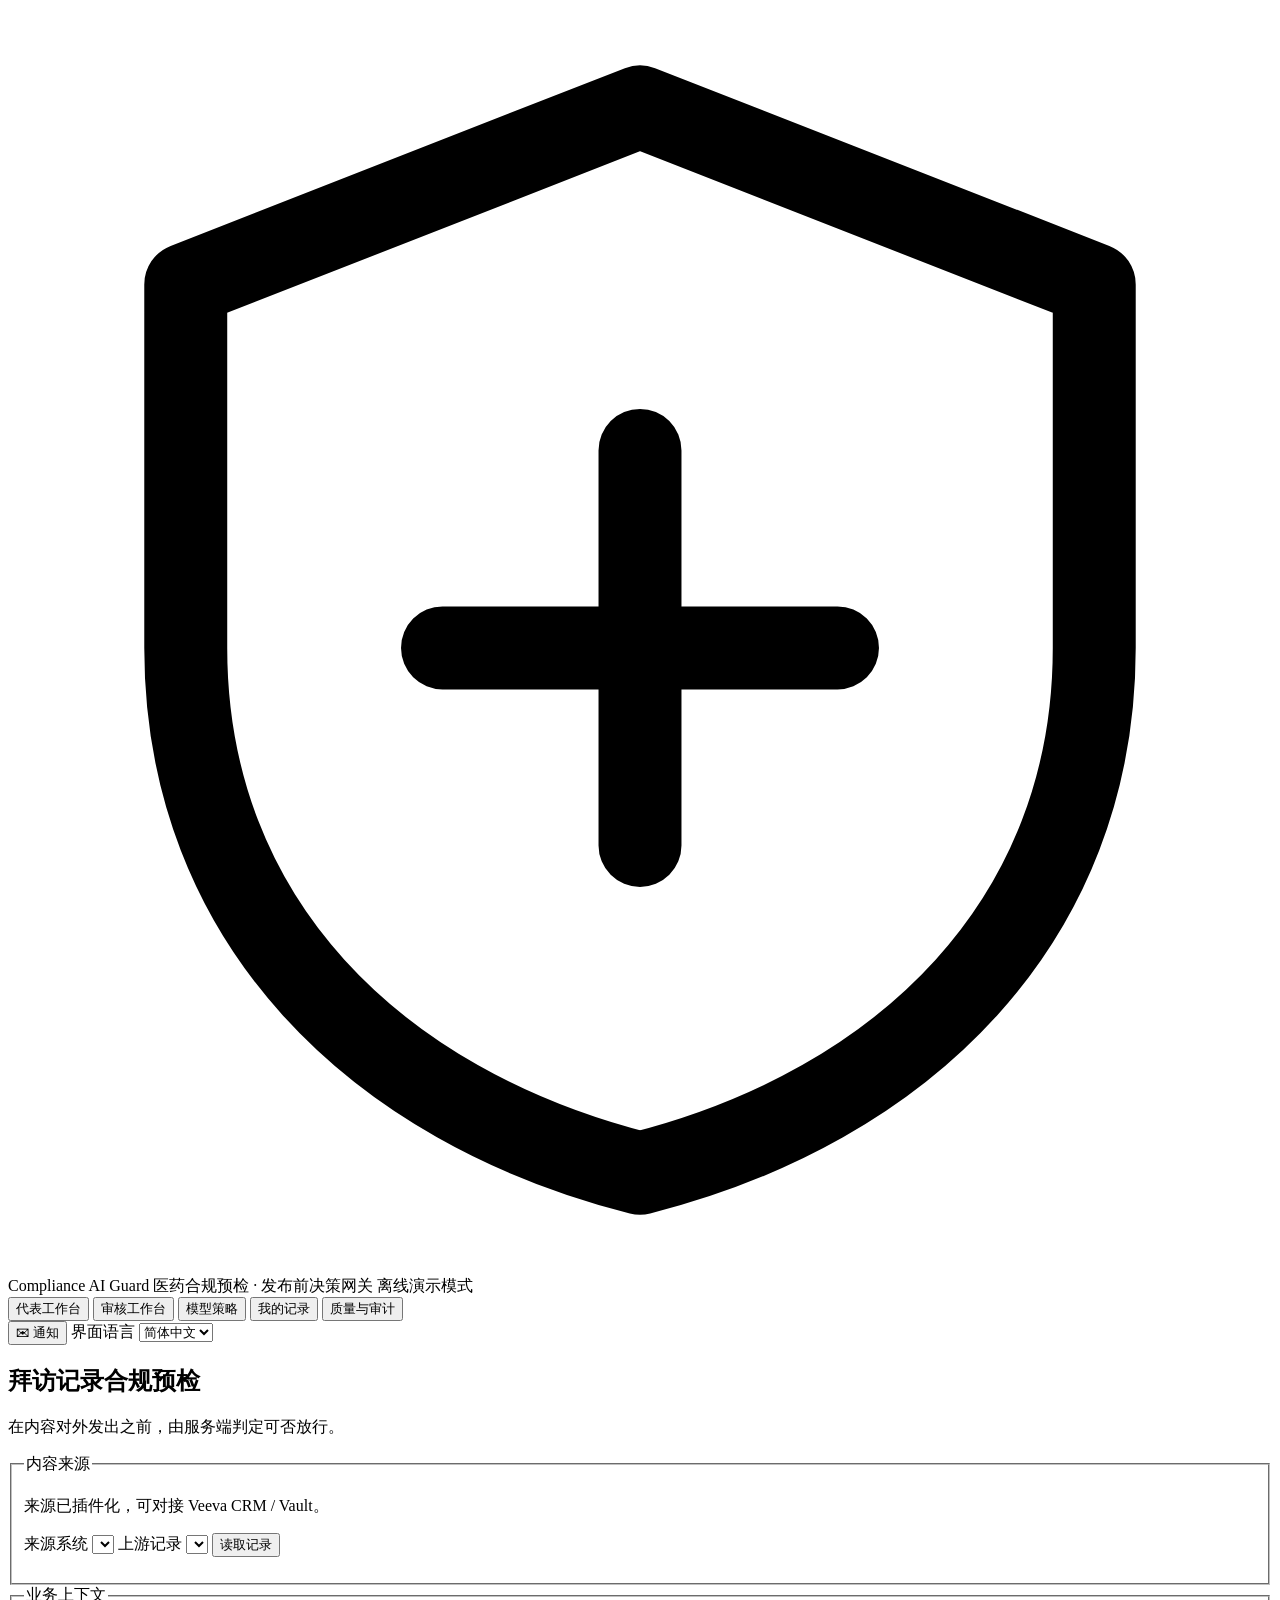
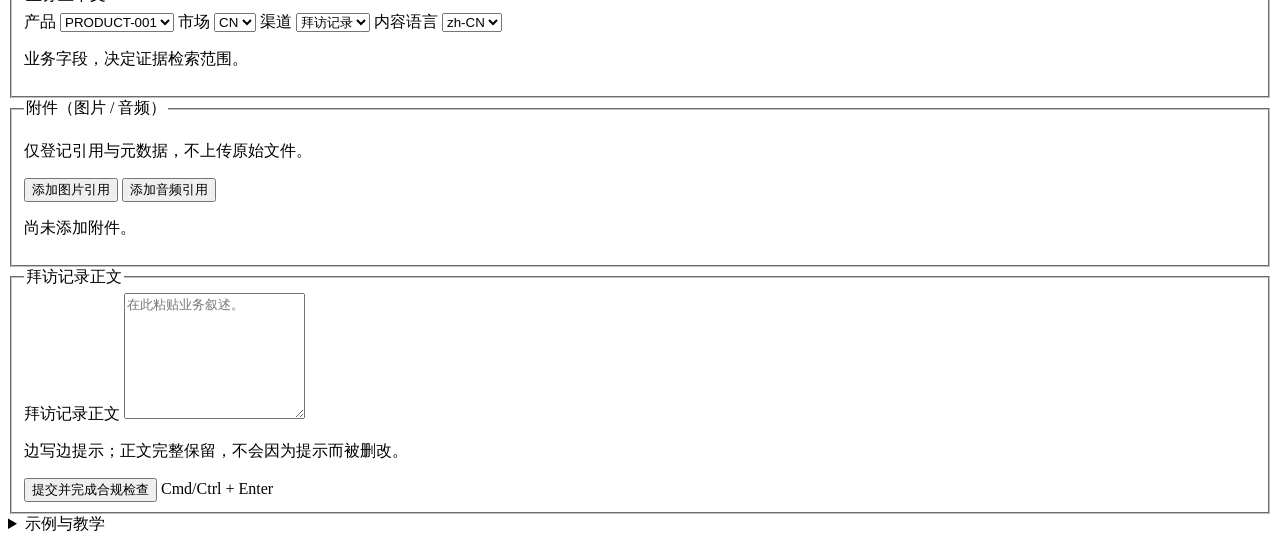
==== src/compliance_guard/web/index.html @ 0d10a168 "Compliance AI Guard: deterministic fail-safe compliance pre-check A workflow-first controlled-agent " ====
<!DOCTYPE html>
<html lang="zh-CN">
<head>
  <meta charset="UTF-8" />
  <meta name="viewport" content="width=device-width, initial-scale=1.0" />
  <title>Compliance AI Guard</title>
  <link rel="stylesheet" href="/assets/styles.css" />
</head>
<body>
  <div class="rx-frame">
  <header class="app-header">
    <div class="brand">
      <span class="brand-mark" aria-hidden="true">
        <svg viewBox="0 0 32 32" role="img" focusable="false">
          <path d="M16 2.5 4.5 7v9.2c0 6.9 4.8 11.6 11.5 13.3 6.7-1.7 11.5-6.4 11.5-13.3V7L16 2.5Z"
                fill="none" stroke="currentColor" stroke-width="2.1" stroke-linejoin="round"/>
          <path d="M11 16.2h10M16 11.2v10" fill="none" stroke="currentColor"
                stroke-width="2.1" stroke-linecap="round"/>
        </svg>
      </span>
      <span class="brand-text">
        <span class="brand-title" data-i18n="app.title">Compliance AI Guard</span>
        <span class="brand-sub" data-i18n="app.subtitle">医药合规预检 · 发布前决策网关</span>
      </span>
      <span class="badge badge-mode" id="mode-badge" data-i18n="header.modeMock">离线演示模式</span>
    </div>
    <nav class="workspace-nav" aria-label="Workspaces"
         data-i18n-title="nav.shortcutHint" title="按 1–5 可快速切换工作台">
      <button type="button" class="nav-btn is-active" data-workspace="representative"
              aria-pressed="true" data-i18n="nav.representative">代表工作台</button>
      <button type="button" class="nav-btn" data-workspace="reviewer"
              aria-pressed="false" data-i18n="nav.reviewer">审核工作台</button>
      <button type="button" class="nav-btn" data-workspace="policy"
              aria-pressed="false" data-i18n="nav.policy">模型策略</button>
      <button type="button" class="nav-btn" data-workspace="records"
              aria-pressed="false" data-i18n="nav.records">我的记录</button>
      <button type="button" class="nav-btn" data-workspace="governance"
              aria-pressed="false" data-i18n="nav.governance">质量与审计</button>
    </nav>
    <div class="header-controls">
      <button type="button" class="notif-button" id="notif-button"
              aria-haspopup="true" aria-expanded="false"
              data-i18n-title="notif.title" title="通知">
        <span class="notif-glyph" aria-hidden="true">✉</span>
        <span class="notif-label" data-i18n="notif.label">通知</span>
        <span class="notif-count" id="notif-count" hidden aria-live="polite">0</span>
      </button>
      <div class="notif-panel" id="notif-panel" hidden role="dialog"
           aria-labelledby="notif-panel-title">
        <h3 id="notif-panel-title" data-i18n="notif.panelTitle">审核结论与通知</h3>
        <ul class="notif-list" id="notif-list"></ul>
        <p class="muted small" id="notif-empty" data-i18n="notif.empty">暂无新的通知。</p>
      </div>
      <label class="ctl-field" for="ui-locale">
        <span class="ctl-label" data-i18n="header.uiLanguage">界面语言</span>
        <select id="ui-locale" name="ui-locale" autocomplete="off">
          <option value="zh-CN">简体中文</option>
          <option value="en">English</option>
        </select>
      </label>
      <!-- Demo affordance, labelled as one. Hidden entirely when DEMO_MODE is
           off, because a role picker that silently does nothing is worse than no
           picker, and an unlabelled shortcut is indistinguishable from a hole. -->
      <label class="ctl-field ctl-demo" for="role" id="demo-role-field" hidden>
        <span class="ctl-label">
          <span data-i18n="header.role">演示角色</span>
          <span class="demo-flag" data-i18n="header.demoOnly">仅演示模式</span>
        </span>
        <select id="role" name="x-demo-role" autocomplete="off">
          <option value="field_rep" data-i18n="role.field_rep">医药代表</option>
          <option value="reviewer" data-i18n="role.reviewer">审核人</option>
          <option value="auditor" data-i18n="role.auditor">内部审计</option>
          <option value="architect" data-i18n="role.architect">架构师</option>
        </select>
      </label>
      <!-- Who the *server* says you are. -->
      <div class="identity" id="identity" hidden>
        <span class="identity-name" id="identity-name"></span>
        <span class="identity-role" id="identity-role"></span>
        <button type="button" class="btn btn-ghost btn-sm" id="signout"
                data-i18n="auth.signOut">退出登录</button>
      </div>
      <p class="role-function" id="role-function"></p>
    </div>
  </header>
  <!-- Sign-in. Shown when GET /api/auth/me reports no session, so the client asks
       the server who it is rather than assuming. Without this the page would render
       and then 401 on every request, which reads as a broken app instead of one
       asking you to sign in. -->
  <section class="signin" id="signin" hidden aria-labelledby="signin-title">
    <div class="signin-card">
      <h2 id="signin-title" data-i18n="auth.title">请先登录</h2>
      <p class="hint" data-i18n="auth.lead">合规记录需要可追溯到具体的人，因此不支持匿名提交。</p>
      <div class="fld fld-block">
        <label class="fld-label" for="signin-username" data-i18n="auth.username">用户名</label>
        <input type="text" id="signin-username" autocomplete="username" />
      </div>
      <div class="fld fld-block">
        <label class="fld-label" for="signin-password" data-i18n="auth.password">密码</label>
        <input type="password" id="signin-password" autocomplete="current-password" />
      </div>
      <div class="actions-row">
        <button type="button" class="btn btn-primary" id="signin-submit"
                data-i18n="auth.signIn">登录</button>
      </div>
      <p class="field-error" id="signin-error" role="alert" hidden></p>
      <p class="muted small" data-i18n="auth.scopeNote">本地最小可用会话，非企业级单点登录：无身份提供方、无二次验证。</p>
    </div>
  </section>

  <!-- Forced change of the generated default credential. A default password that
       keeps working is a backdoor with documentation. -->
  <section class="signin" id="password-change" hidden aria-labelledby="pwd-title">
    <div class="signin-card">
      <h2 id="pwd-title" data-i18n="auth.changeTitle">请先修改初始密码</h2>
      <p class="hint" data-i18n="auth.changeLead">初始密码由系统生成且必须修改后才能继续使用。</p>
      <div class="fld fld-block">
        <label class="fld-label" for="pwd-current" data-i18n="auth.currentPassword">当前密码</label>
        <input type="password" id="pwd-current" autocomplete="current-password" />
      </div>
      <div class="fld fld-block">
        <label class="fld-label" for="pwd-new" data-i18n="auth.newPassword">新密码（至少 12 个字符）</label>
        <input type="password" id="pwd-new" autocomplete="new-password" />
      </div>
      <div class="actions-row">
        <button type="button" class="btn btn-primary" id="pwd-submit"
                data-i18n="auth.changeSubmit">修改密码</button>
      </div>
      <p class="field-error" id="pwd-error" role="alert" hidden></p>
    </div>
  </section>

  <main class="app-main">
    <!-- ================= Representative workspace ================= -->
    <section id="workspace-representative" class="workspace" aria-labelledby="rep-title">
      <div class="ws-head">
        <h2 id="rep-title" data-i18n="rep.title">拜访记录合规预检</h2>
        <p class="ws-lead" data-i18n="rep.lead">在内容对外发出之前，由服务端判定可否放行。</p>
      </div>
      <div id="rep-gate" class="gate-panel" hidden></div>
      <div id="rep-body">
      <form id="check-form" class="check-form">
        <fieldset class="panel panel-source">
          <legend data-i18n="rep.sourceSection">内容来源</legend>
          <p class="hint" data-i18n="rep.connectorHint">来源已插件化，可对接 Veeva CRM / Vault。</p>
          <div class="source-grid">
            <label class="fld" for="src-connector">
              <span class="fld-label" data-i18n="rep.connector">来源系统</span>
              <select id="src-connector"></select>
            </label>
            <label class="fld" for="src-record">
              <span class="fld-label" data-i18n="rep.record">上游记录</span>
              <select id="src-record"></select>
            </label>
            <button type="button" class="btn btn-secondary" id="src-load"
                    data-i18n="rep.loadRecord">读取记录</button>
          </div>
          <p class="source-meta" id="src-meta" hidden></p>
          <p class="connector-desc" id="src-desc"></p>
        </fieldset>
        <fieldset class="panel">
          <legend data-i18n="rep.contextSection">业务上下文</legend>
          <div class="context-grid">
            <label class="fld" for="ctx-product">
              <span class="fld-label" data-i18n="rep.product">产品</span>
              <select id="ctx-product" name="product_id">
                <option value="PRODUCT-001">PRODUCT-001</option>
              </select>
            </label>
            <label class="fld" for="ctx-market">
              <span class="fld-label" data-i18n="rep.market">市场</span>
              <select id="ctx-market" name="market">
                <option value="CN">CN</option>
              </select>
            </label>
            <label class="fld" for="ctx-channel">
              <span class="fld-label" data-i18n="rep.channel">渠道</span>
              <select id="ctx-channel" name="channel">
                <option value="call_report" data-i18n="channel.call_report">拜访记录</option>
                <option value="med_comms" data-i18n="channel.med_comms">医学沟通</option>
              </select>
            </label>
            <label class="fld" for="ctx-language">
              <span class="fld-label" data-i18n="rep.contentLanguage">内容语言</span>
              <select id="ctx-language" name="language">
                <option value="zh-CN">zh-CN</option>
              </select>
            </label>
          </div>
          <p class="hint" data-i18n="rep.contentLanguageHint">业务字段，决定证据检索范围。</p>
        </fieldset>
        <fieldset class="panel">
          <legend data-i18n="rep.attachSection">附件（图片 / 音频）</legend>
          <p class="hint" data-i18n="rep.attachHint">仅登记引用与元数据，不上传原始文件。</p>
          <div class="attach-actions">
            <button type="button" class="btn btn-ghost" id="attach-image"
                    data-i18n="rep.addImage">添加图片引用</button>
            <button type="button" class="btn btn-ghost" id="attach-audio"
                    data-i18n="rep.addAudio">添加音频引用</button>
            <input type="file" id="attach-image-input" accept="image/*" hidden />
            <input type="file" id="attach-audio-input" accept="audio/*" hidden />
          </div>
          <ul class="attach-list" id="attach-list"></ul>
          <p class="muted small" id="attach-empty" data-i18n="rep.attachEmpty">尚未添加附件。</p>
        </fieldset>
        <fieldset class="panel panel-narrative">
          <legend data-i18n="rep.narrativeSection">拜访记录正文</legend>

          <!-- Draft recovery. Offered, never applied automatically: silently
               replacing what is on screen is its own kind of data loss. -->
          <div class="draft-banner" id="draft-banner" hidden role="status">
            <span class="draft-text" id="draft-banner-text"
                  data-i18n="rep.draftFound">发现一份未提交的草稿。</span>
            <span class="draft-actions">
              <button type="button" class="btn btn-ghost btn-sm" id="draft-restore"
                      data-i18n="rep.draftRestore">恢复草稿</button>
              <button type="button" class="btn btn-ghost btn-sm" id="draft-discard"
                      data-i18n="rep.draftDiscard">丢弃</button>
            </span>
          </div>

          <label class="fld fld-block" for="content">
            <span class="fld-label" data-i18n="rep.contentLabel">拜访记录正文</span>
            <textarea id="content" name="content" rows="8" required
              aria-describedby="content-help content-error live-hints"
              data-i18n-placeholder="rep.contentPlaceholder"
              placeholder="在此粘贴业务叙述。"></textarea>
          </label>
          <p class="hint" id="content-help" data-i18n="rep.contentHelp">边写边提示；正文完整保留，不会因为提示而被删改。</p>

          <!-- Inline, persistent. A toast cannot be re-read, and a validation
               message you cannot re-read is a message you have to guess at. -->
          <p class="field-error" id="content-error" role="alert" hidden></p>

          <!-- L0: local word cues while typing. Speaks only when it matches;
               it never says "looks fine", because a local word list cannot
               support that claim. -->
          <div class="live-hints" id="live-hints" aria-live="polite"></div>

          <!-- L1: server-side deterministic pre-check, no model call. -->
          <div class="precheck-panel" id="precheck-panel" hidden aria-live="polite">
            <div class="precheck-head">
              <span class="precheck-kicker" data-i18n="rep.precheckTitle">提交前预检</span>
              <span class="precheck-verdict" id="precheck-verdict"></span>
              <span class="precheck-timing muted small" id="precheck-timing"></span>
            </div>
            <ul class="precheck-list" id="precheck-list"></ul>
          </div>

          <div class="actions-row">
            <button type="submit" class="btn btn-primary" id="check-submit"
                    data-i18n="rep.submit">提交并完成合规检查</button>
            <span class="kbd-hint muted small" data-i18n="rep.submitShortcut">Cmd/Ctrl + Enter</span>
            <span class="loading" id="check-loading" hidden aria-live="polite"
                  data-i18n="rep.checking">检查中…</span>
          </div>

          <!-- Service-level failure: keeps the draft, offers a retry. -->
          <div class="submit-error" id="submit-error" role="alert" hidden>
            <span id="submit-error-text"></span>
            <button type="button" class="btn btn-secondary btn-sm" id="submit-retry"
                    data-i18n="rep.retry">重试</button>
          </div>
        </fieldset>
      </form>

      <!-- Teaching material, deliberately after the working flow and collapsed.
           Six sample buttons above the editor make a daily tool look like a demo. -->
      <details class="demo-drawer" id="demo-drawer">
        <summary data-i18n="rep.examplesTitle">示例与教学</summary>
        <div class="demo-drawer-body">
          <p class="hint" data-i18n="rep.scenarioNote">示例文本固定为中文：风险识别依赖中文关键词。</p>
          <div class="scenario-row">
            <button type="button" class="chip" data-scenario="normal" data-i18n="scenario.normal">常规</button>
            <button type="button" class="chip" data-scenario="ae" data-i18n="scenario.ae">不良事件</button>
            <button type="button" class="chip" data-scenario="pii" data-i18n="scenario.pii">个人信息</button>
            <button type="button" class="chip" data-scenario="off_label" data-i18n="scenario.off_label">超说明书</button>
            <button type="button" class="chip" data-scenario="redline" data-i18n="scenario.redline">红线</button>
            <button type="button" class="chip" data-scenario="injection" data-i18n="scenario.injection">提示注入</button>
          </div>
        </div>
      </details>
      <!-- Shown when the model check did not complete. Three facts, in this order:
           the AI did not finish, the content was kept, a person now has it.
           Without them a fail-safe outcome reads as a failure, and the rep's next
           move is to resubmit or give up. -->
      <section class="degraded-notice" id="degraded-notice" hidden role="status"
               aria-labelledby="degraded-title">
        <h3 id="degraded-title" data-i18n="degraded.title">AI 检查未完成，内容已保留</h3>
        <p id="degraded-body" data-i18n="degraded.body">模型服务暂时不可用。系统不会因此放行内容，你写的原文已完整保存。</p>
        <p class="hint" id="degraded-next" data-i18n="degraded.next">已转人工复核，有结论会通知你；无需重新提交。</p>
      </section>

      <section id="result-card" class="result-card" hidden aria-live="polite"
               tabindex="-1" aria-labelledby="result-decision">
        <div class="verdict" id="result-verdict">
          <div class="verdict-main">
            <!-- Icon + word + colour. Three channels, so a colour-blind reader
                 loses nothing by not seeing the colour. -->
            <span class="verdict-glyph" id="result-glyph" aria-hidden="true"></span>
            <span class="verdict-kicker" data-i18n="result.decisionLabel">检查结论</span>
            <strong class="verdict-decision" id="result-decision">—</strong>
            <span class="verdict-hint" id="result-decision-hint"></span>
          </div>
          <p class="verdict-next" id="result-next-step"></p>
        </div>

        <!-- The three sentences, in a fixed order: what happened, why it
             matters, what to do. A reader who stops after the third is still
             correct. -->
        <div class="guidance-cards" id="result-guidance"></div>

        <!-- Missing ICSR elements, as fields rather than as a complaint. -->
        <section class="followup-block" id="followup-block" hidden
                 aria-labelledby="followup-title">
          <h3 id="followup-title" data-i18n="followup.title">还差一点信息</h3>
          <p class="hint" id="followup-reason"></p>
          <div class="followup-fields" id="followup-fields"></div>
          <div class="actions-row">
            <button type="button" class="btn btn-primary btn-sm" id="followup-submit"
                    data-i18n="followup.submit">提交补充信息</button>
            <span class="loading" id="followup-loading" hidden aria-live="polite"
                  data-i18n="followup.saving">提交中…</span>
          </div>
          <p class="field-error" id="followup-error" role="alert" hidden></p>
        </section>

        <!-- The way forward. A suggestion appears only when it passed the second
             deterministic check; otherwise the guidance stands on its own, because
             some findings must not be rewritten at all (rewriting an inducement
             sentence would mean restating what happened). -->
        <section class="rewrite-block" id="rewrite-block" hidden
                 aria-labelledby="rewrite-title">
          <h3 id="rewrite-title" data-i18n="rewrite.title">怎么改</h3>
          <p class="rewrite-guidance" id="rewrite-guidance"></p>
          <figure class="rewrite-suggestion" id="rewrite-suggestion" hidden>
            <figcaption data-i18n="rewrite.suggestionLabel">建议改为（已再次检查，不含违规表述）</figcaption>
            <blockquote id="rewrite-suggestion-text"></blockquote>
            <button type="button" class="btn btn-secondary btn-sm" id="rewrite-apply"
                    data-i18n="rewrite.apply">用这段替换正文</button>
          </figure>
          <p class="hint" id="rewrite-withheld" hidden></p>
        </section>

        <!-- Present only when something was blocked: a way forward, not a wall. -->
        <section class="appeal-block" id="appeal-block" hidden
                 aria-labelledby="appeal-title">
          <h3 id="appeal-title" data-i18n="appeal.title">认为判断有误？</h3>
          <p class="hint" data-i18n="appeal.hint">提出申诉不会立即解除拦截，会由有权限的同事复核后决定。</p>
          <label class="fld fld-block" for="appeal-reason">
            <span class="fld-label" data-i18n="appeal.reasonLabel">请说明理由</span>
            <textarea id="appeal-reason" rows="3"
                      data-i18n-placeholder="appeal.reasonPlaceholder"
                      placeholder="例如：这是客户主动提出的要求，我只是如实记录。"></textarea>
          </label>
          <div class="actions-row">
            <button type="button" class="btn btn-secondary btn-sm" id="appeal-submit"
                    data-i18n="appeal.submit">提交申诉</button>
          </div>
          <p class="field-error" id="appeal-error" role="alert" hidden></p>
        </section>

        <div class="result-grid">
          <article class="pane pane-safe">
            <h3 data-i18n="result.safeView">安全视图（已脱敏）</h3>
            <p class="safe-text" id="result-safe"></p>
            <p class="hint" data-i18n="result.safeHint">个人信息已替换为代号，原文完整保留在记录里。</p>
          </article>
          <article class="pane">
            <h3 data-i18n="result.next">后续动作</h3>
            <ol class="next-list" id="result-next"></ol>
          </article>
          <article class="pane">
            <h3 data-i18n="result.evidence">引用证据</h3>
            <ul class="evidence-list" id="result-evidence"></ul>
          </article>
        </div>
        <section id="pv-block" class="pv-block" hidden aria-label="Pharmacovigilance">
          <div class="pv-head">
            <h3 data-i18n="pv.title">药物警戒评估（ICSR）</h3>
            <span class="pv-verdict" id="pv-verdict"></span>
          </div>
          <div id="pv-clock" class="pv-clock" hidden></div>
          <div class="pv-grid">
            <div>
              <p class="kv-k" data-i18n="pv.criteriaTitle">个例安全性报告四项最低要求</p>
              <ul class="pv-criteria" id="pv-criteria"></ul>
              <p class="hint" data-i18n="pv.criteriaHint">四项齐备才构成有效 ICSR。</p>
            </div>
            <dl class="pv-meta" id="pv-meta"></dl>
          </div>
          <p class="hint" data-i18n="pv.scopeNote">本模块为演示用辅助判断。</p>
        </section>
        <!-- Machine codes live here: an auditor needs the exact rule ids, a
             representative should not have to decode S1 to know what to do. -->
        <details class="disclosure" id="tech-details">
          <summary><span data-i18n="result.technical">技术详情（供审计核对）</span></summary>
          <div class="tech-grid" id="tech-grid"></div>
          <h4 data-i18n="result.findings">风险发现</h4>
          <ul class="findings-list" id="result-findings"></ul>
        </details>
        <details class="disclosure" id="rag-block">
          <summary><span data-i18n="result.rag">证据检索过程（RAG）</span></summary>
          <div id="rag-body" class="rag-body"></div>
        </details>
        <details class="disclosure">
          <summary><span data-i18n="sev.legend">风险等级说明</span></summary>
          <ul class="sev-legend" id="sev-legend"></ul>
        </details>
        <div class="actions-row">
          <button type="button" class="btn btn-ghost" id="result-trace-link"
                  data-i18n="result.openTrace">查看完整审计链路</button>
          <button type="button" class="btn btn-ghost" id="result-revise"
                  data-i18n="result.revise">基于本稿修订后重新提交</button>
        </div>
      </section>
      <section id="rep-trace" class="trace-panel" hidden aria-label="Trace">
        <h3 data-i18n="result.trace">审计链路</h3>
        <div id="rep-trace-body"></div>
      </section>
      </div>
    </section>
    <!-- ================= Reviewer workspace ================= -->
    <section id="workspace-reviewer" class="workspace" aria-labelledby="rev-title" hidden>
      <div class="ws-head">
        <h2 id="rev-title" data-i18n="rev.title">专业审核</h2>
      </div>
      <div id="rev-gate" class="gate-panel" hidden></div>
      <div class="review-layout" id="rev-body">
        <aside class="queue-pane">
          <h3 data-i18n="rev.queue">待审队列</h3>
          <ul id="review-queue" class="review-queue"></ul>
          <p class="muted small" id="review-queue-empty" data-i18n="rev.empty">暂无待审任务。</p>
          <div id="signature-block" class="sig-block" hidden aria-live="polite"></div>
        </aside>
        <div class="review-detail-pane">
          <div id="review-detail">
            <p class="muted" data-i18n="rev.selectHint">从左侧选择任务。</p>
          </div>
        </div>
      </div>
    </section>
    <!-- ================= Model policy workspace ================= -->
    <section id="workspace-policy" class="workspace" aria-labelledby="policy-title" hidden>
      <div class="ws-head">
        <h2 id="policy-title" data-i18n="policy.title">模型策略</h2>
        <p class="ws-lead" data-i18n="policy.lead">模型档案与任务路由均为版本化配置。</p>
      </div>
      <div id="policy-gate" class="gate-panel" hidden></div>
      <div id="policy-body">
        <div class="policy-toolbar">
          <button type="button" class="btn btn-secondary" id="policy-refresh" data-i18n="policy.refresh">刷新</button>
          <button type="button" class="btn btn-secondary" id="policy-save" data-i18n="policy.saveDraft">保存草稿</button>
          <label class="ctl-field" for="policy-test-task">
            <span class="ctl-label" data-i18n="policy.testTask">测试任务</span>
            <select id="policy-test-task">
              <option value="routine_compliance">routine_compliance</option>
              <option value="complex_evidence_reasoning">complex_evidence_reasoning</option>
              <option value="multimodal_extraction">multimodal_extraction</option>
            </select>
          </label>
          <button type="button" class="btn btn-secondary" id="policy-test" data-i18n="policy.mockTest">连通性测试</button>
          <span class="toolbar-spacer"></span>
          <button type="button" class="btn btn-danger" id="policy-publish" data-i18n="policy.publish">发布</button>
          <button type="button" class="btn btn-danger" id="policy-rollback" data-i18n="policy.rollback">回滚</button>
          <span class="loading" id="policy-loading" hidden aria-live="polite" data-i18n="policy.working">处理中…</span>
        </div>
        <p class="validation-msg" id="policy-messages" role="status"></p>
        <p class="muted small" id="policy-test-result" role="status"></p>
        <section class="policy-block">
          <h3 data-i18n="policy.profiles">模型档案</h3>
          <div class="table-wrap">
            <table id="profiles-table" class="data-table">
              <thead>
                <tr>
                  <th data-i18n="th.profile">档案</th><th data-i18n="th.provider">提供方</th>
                  <th data-i18n="th.model">模型</th><th data-i18n="th.capabilities">能力</th>
                  <th data-i18n="th.dataClasses">数据分级</th><th data-i18n="th.region">区域</th>
                  <th data-i18n="th.credential">凭据</th>
                  <th data-i18n="th.timeout">超时（毫秒）</th><th data-i18n="th.budget">令牌预算</th>
                  <th data-i18n="th.enabled">状态</th>
                </tr>
              </thead>
              <tbody></tbody>
            </table>
          </div>
        </section>
        <section class="policy-block">
          <h3 data-i18n="policy.routes">任务路由</h3>
          <div class="table-wrap">
            <table id="routes-table" class="data-table">
              <thead>
                <tr>
                  <th data-i18n="th.task">任务</th><th data-i18n="th.primary">主用档案</th>
                  <th data-i18n="th.fallback">备用档案</th><th data-i18n="th.requiredCaps">必需能力</th>
                  <th data-i18n="th.regions">允许区域</th><th data-i18n="th.dataClasses">数据分级</th>
                  <th data-i18n="th.routeVersion">路由版本</th>
                  <th data-i18n="th.humanOnFailure">失败转人工</th>
                </tr>
              </thead>
              <tbody></tbody>
            </table>
          </div>
        </section>
        <div class="policy-split">
          <section class="policy-block">
            <h3 data-i18n="policy.diff">发布差异</h3>
            <pre id="policy-diff" class="diff-pane" data-i18n="policy.noDraft">暂无待发布草稿。</pre>
          </section>
          <section class="policy-block">
            <h3 data-i18n="policy.history">版本历史</h3>
            <ul id="policy-history" class="history-list"></ul>
          </section>
        </div>
      </div>
    </section>
    <!-- ================= My records workspace ================= -->
    <section id="workspace-records" class="workspace" aria-labelledby="records-title" hidden>
      <div class="ws-head">
        <h2 id="records-title" data-i18n="records.title">我的记录</h2>
        <p class="ws-lead" data-i18n="records.lead">提交过的内容都在这里，可以查看结论、跟进进度，或基于原稿修订后重新提交。</p>
      </div>
      <div id="records-gate" class="gate-panel" hidden></div>
      <div id="records-body">
        <div class="records-toolbar">
          <label class="ctl-field" for="records-filter">
            <span class="ctl-label" data-i18n="records.filter">按结论筛选</span>
            <select id="records-filter">
              <option value="" data-i18n="records.filterAll">全部</option>
              <option value="allow" data-i18n="decision.allow">可以提交</option>
              <option value="needs_info" data-i18n="decision.needs_info">还差一点信息</option>
              <option value="human_review" data-i18n="decision.human_review">需要专业同事看一眼</option>
              <option value="blocked" data-i18n="decision.blocked">不能这样发出去</option>
            </select>
          </label>
          <button type="button" class="btn btn-secondary" id="records-refresh"
                  data-i18n="records.refresh">刷新</button>
        </div>
        <div class="table-wrap">
          <table id="records-table" class="data-table">
            <thead>
              <tr>
                <th data-i18n="records.time">提交时间</th>
                <th data-i18n="records.outcome">结论</th>
                <th data-i18n="records.product">产品</th>
                <th data-i18n="records.findings">涉及问题</th>
                <th data-i18n="records.action">操作</th>
              </tr>
            </thead>
            <tbody></tbody>
          </table>
        </div>
        <p class="muted small" id="records-empty" data-i18n="records.empty">还没有提交过记录。</p>
        <div class="actions-row">
          <button type="button" class="btn btn-ghost" id="records-more"
                  data-i18n="records.more" hidden>加载更多</button>
        </div>
      </div>
    </section>
    <!-- ================= Quality & audit workspace ================= -->
    <section id="workspace-governance" class="workspace" aria-labelledby="gov-title" hidden>
      <div class="ws-head">
        <h2 id="gov-title" data-i18n="gov.title">质量与审计</h2>
        <p class="ws-lead" data-i18n="gov.lead">面向 QA、审计与法规事务的检查就绪视图。</p>
      </div>
      <div id="gov-gate" class="gate-panel" hidden></div>
      <div id="gov-body">
        <div class="gov-toolbar">
          <button type="button" class="btn btn-secondary" id="gov-refresh"
                  data-i18n="gov.refresh">刷新</button>
          <span class="gov-stat" id="gov-stats"></span>
        </div>
        <!-- Whether the chain still verifies. Append-only is a promise about
             this program; the chain is what makes an outside edit detectable. -->
        <section class="policy-block">
          <h3 data-i18n="gov.chainTitle">审计链完整性</h3>
          <div class="chain-status" id="chain-status" aria-live="polite"></div>
          <p class="hint" data-i18n="gov.chainHint">每条记录都带上一条记录的指纹；任何改动或删除都会断链并被指出位置。</p>
        </section>
        <section class="policy-block">
          <h3 data-i18n="gov.oversightTitle">人工监督健康度</h3>
          <div class="oversight-status" id="oversight-status" aria-live="polite"></div>
          <p class="hint" data-i18n="gov.oversightHint">推翻率过低反而是预警信号：说明审核可能流于形式。</p>
        </section>
        <!-- Candidate regression cases awaiting a second person.
             A candidate that needs confirming is useless if nobody can see the
             queue: the feedback loop would collect entries and never close. -->
        <section class="policy-block">
          <h3 data-i18n="gov.candidatesTitle">待确认的回归用例</h3>
          <p class="hint" data-i18n="gov.candidatesHint">由审核人标记的误报/漏报。需要另一位同事确认后才会进入黄金集，一个人无法单独改变发布门禁。</p>
          <div class="candidate-summary" id="candidate-summary" aria-live="polite"></div>
          <ul class="candidate-list" id="candidate-list"></ul>
          <p class="muted small" id="candidate-empty" data-i18n="gov.candidatesEmpty">暂无待确认的候选用例。</p>
        </section>
        <section class="policy-block">
          <h3 data-i18n="gov.integrity">数据完整性（ALCOA+）</h3>
          <ul class="integrity-list" id="gov-integrity"></ul>
        </section>
        <section class="policy-block">
          <h3 data-i18n="gov.connectorTitle">接口治理清单</h3>
          <p class="hint" data-i18n="gov.connectorHint">全部为契约级模拟接口。</p>
          <div class="table-wrap">
            <table id="connector-table" class="data-table">
              <thead>
                <tr>
                  <th data-i18n="rep.connector">来源系统</th><th data-i18n="th.vendor">供应商</th>
                  <th data-i18n="th.interface">接口</th><th data-i18n="th.authMode">认证方式</th>
                  <th data-i18n="th.residency">数据驻留地</th>
                  <th data-i18n="th.classification">数据分级</th>
                  <th data-i18n="th.validation">验证状态</th><th data-i18n="th.gxp">GxP 相关</th>
                  <th data-i18n="th.sop">适用 SOP</th><th data-i18n="th.retention">保留期</th>
                  <th data-i18n="th.writeCapable">可写回</th>
                </tr>
              </thead>
              <tbody></tbody>
            </table>
          </div>
        </section>
        <section class="policy-block">
          <h3 data-i18n="gov.auditTitle">审计轨迹（追加写入）</h3>
          <p class="hint" data-i18n="gov.auditHint">每条记录含执行主体、时间与状态迁移。</p>
          <div class="table-wrap">
            <table id="audit-table" class="data-table">
              <thead>
                <tr>
                  <th data-i18n="th.time">时间</th><th data-i18n="th.event">事件</th>
                  <th data-i18n="th.transition">状态迁移</th><th data-i18n="th.actor">执行主体</th>
                  <th data-i18n="rev.case">案例</th>
                </tr>
              </thead>
              <tbody></tbody>
            </table>
          </div>
          <p class="hint" data-i18n="gov.exportHint">导出需 audit_export 权限。</p>
        </section>
      </div>
    </section>
  </main>
  <!-- First run only. Three things: what this does, what your role can do,
       and one example to try. Dismissed permanently once acknowledged. -->
  <div class="onboarding" id="onboarding" hidden role="dialog" aria-modal="true"
       aria-labelledby="onboarding-title">
    <div class="onboarding-card">
      <h2 id="onboarding-title" data-i18n="onboarding.title">开始之前，三件事</h2>
      <ol class="onboarding-list">
        <li>
          <strong data-i18n="onboarding.whatTitle">这个工具做什么</strong>
          <p data-i18n="onboarding.whatBody">在拜访记录对外发出之前先检查一遍：涉及不良事件、个人信息、超说明书表述或合规红线时给出提示。原文完整保留，不会被删改。</p>
        </li>
        <li>
          <strong data-i18n="onboarding.roleTitle">你的角色能做什么</strong>
          <p id="onboarding-role" data-i18n="onboarding.roleBody">界面只显示你有权限的模块；每个操作在服务端还会再校验一次。</p>
        </li>
        <li>
          <strong data-i18n="onboarding.tryTitle">试一条</strong>
          <p data-i18n="onboarding.tryBody">在正文里写一句「患者服药后出现皮疹」，边写就会看到提示。</p>
        </li>
      </ol>
      <div class="actions-row">
        <button type="button" class="btn btn-primary" id="onboarding-close"
                data-i18n="onboarding.start">开始使用</button>
      </div>
    </div>
  </div>
  <div id="toast" class="toast" role="status" hidden></div>
  </div>
  <script src="/assets/i18n.js"></script>
  <script src="/assets/app.js"></script>
</body>
</html>
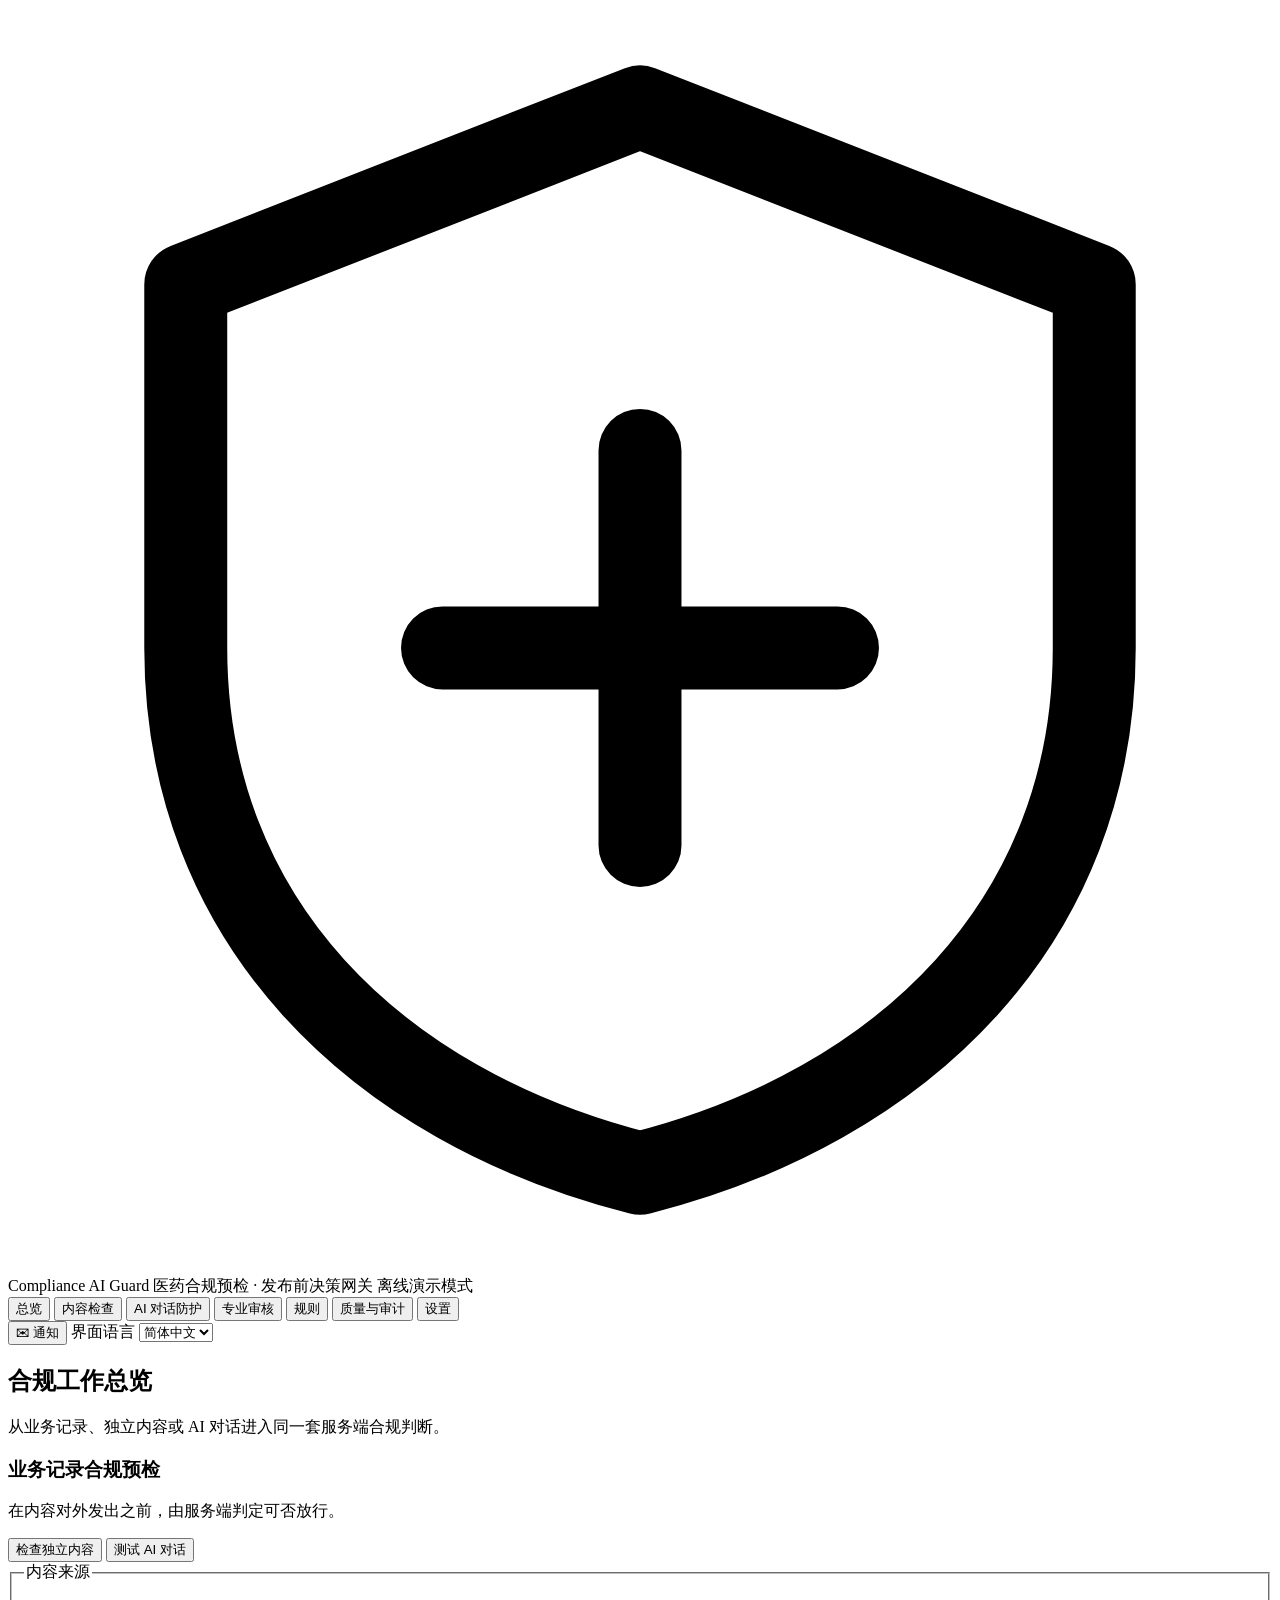
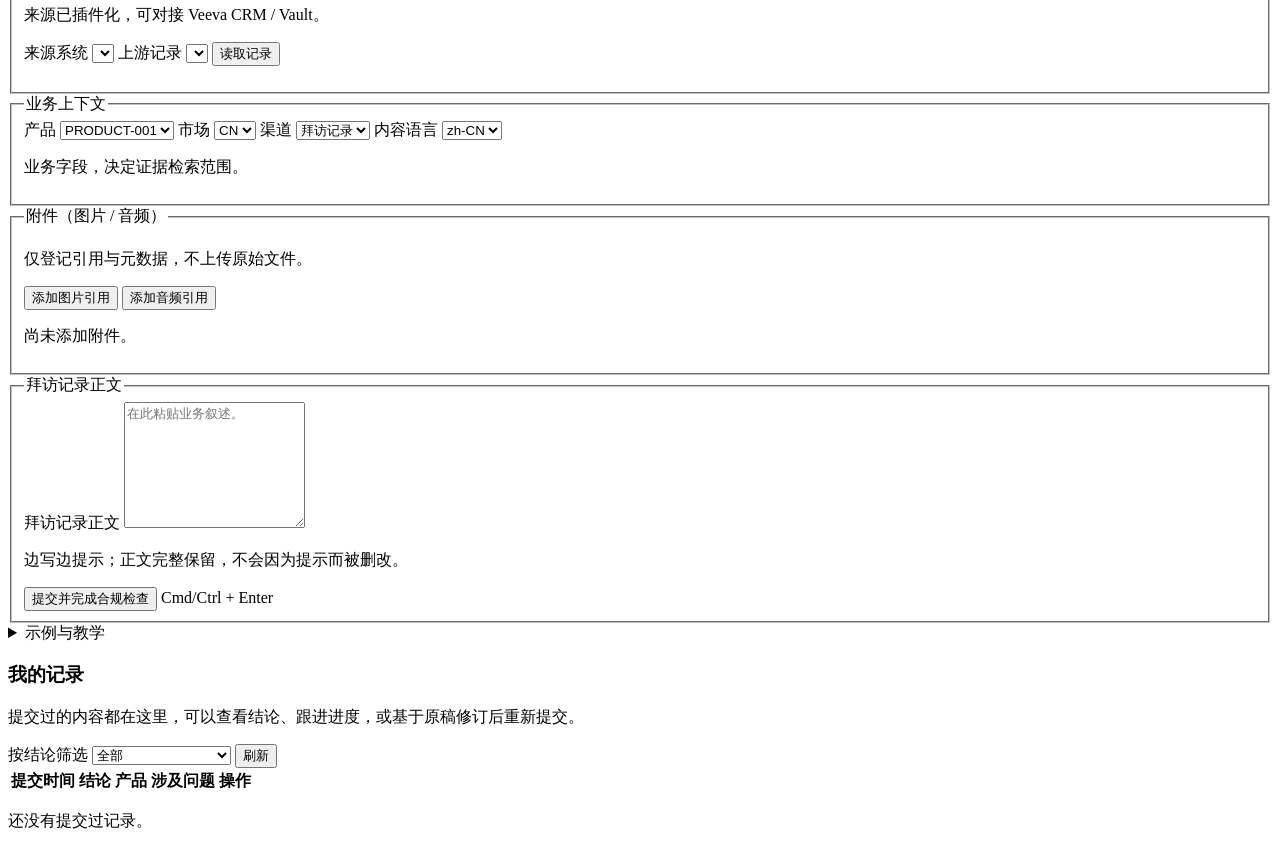
==== commit f0991792: "feat: add content and AI guard workspaces" ====
--- a/src/compliance_guard/web/index.html
+++ b/src/compliance_guard/web/index.html
@@ -25,17 +25,21 @@
       <span class="badge badge-mode" id="mode-badge" data-i18n="header.modeMock">离线演示模式</span>
     </div>
     <nav class="workspace-nav" aria-label="Workspaces"
-         data-i18n-title="nav.shortcutHint" title="按 1–5 可快速切换工作台">
-      <button type="button" class="nav-btn is-active" data-workspace="representative"
-              aria-pressed="true" data-i18n="nav.representative">代表工作台</button>
-      <button type="button" class="nav-btn" data-workspace="reviewer"
-              aria-pressed="false" data-i18n="nav.reviewer">审核工作台</button>
-      <button type="button" class="nav-btn" data-workspace="policy"
-              aria-pressed="false" data-i18n="nav.policy">模型策略</button>
-      <button type="button" class="nav-btn" data-workspace="records"
-              aria-pressed="false" data-i18n="nav.records">我的记录</button>
-      <button type="button" class="nav-btn" data-workspace="governance"
-              aria-pressed="false" data-i18n="nav.governance">质量与审计</button>
+         data-i18n-title="nav.shortcutHint" title="按 1–7 可快速切换工作台">
+      <button type="button" class="nav-btn is-active" data-workspace="overview"
+              aria-pressed="true" data-i18n="nav.overview">总览</button>
+      <button type="button" class="nav-btn" data-workspace="content_check"
+              aria-pressed="false" data-i18n="nav.content_check">内容检查</button>
+      <button type="button" class="nav-btn" data-workspace="conversation_guard"
+              aria-pressed="false" data-i18n="nav.conversation_guard">AI 对话防护</button>
+      <button type="button" class="nav-btn" data-workspace="reviews"
+              aria-pressed="false" data-i18n="nav.reviews">专业审核</button>
+      <button type="button" class="nav-btn" data-workspace="rules"
+              aria-pressed="false" data-i18n="nav.rules">规则</button>
+      <button type="button" class="nav-btn" data-workspace="quality_audit"
+              aria-pressed="false" data-i18n="nav.quality_audit">质量与审计</button>
+      <button type="button" class="nav-btn" data-workspace="settings"
+              aria-pressed="false" data-i18n="nav.settings">设置</button>
     </nav>
     <div class="header-controls">
       <button type="button" class="notif-button" id="notif-button"
@@ -131,14 +135,26 @@
   </section>
 
   <main class="app-main">
-    <!-- ================= Representative workspace ================= -->
-    <section id="workspace-representative" class="workspace" aria-labelledby="rep-title">
+    <!-- ================= Overview workspace ================= -->
+    <section id="workspace-overview" class="workspace" aria-labelledby="overview-title">
       <div class="ws-head">
-        <h2 id="rep-title" data-i18n="rep.title">拜访记录合规预检</h2>
-        <p class="ws-lead" data-i18n="rep.lead">在内容对外发出之前，由服务端判定可否放行。</p>
-      </div>
-      <div id="rep-gate" class="gate-panel" hidden></div>
-      <div id="rep-body">
+        <h2 id="overview-title" data-i18n="overview.title">合规工作总览</h2>
+        <p class="ws-lead" data-i18n="overview.lead">从业务记录、独立内容或 AI 对话进入同一套服务端合规判断。</p>
+      </div>
+      <div id="overview-gate" class="gate-panel" hidden></div>
+      <div id="overview-body">
+      <section class="overview-intro" aria-labelledby="rep-title">
+        <div>
+          <h3 id="rep-title" data-i18n="rep.title">业务记录合规预检</h3>
+          <p class="hint" data-i18n="rep.lead">在内容对外发出之前，由服务端判定可否放行。</p>
+        </div>
+        <div class="overview-entry-links">
+          <button type="button" class="btn btn-secondary btn-sm" data-jump-workspace="content_check"
+                  data-i18n="overview.openContentCheck">检查独立内容</button>
+          <button type="button" class="btn btn-secondary btn-sm" data-jump-workspace="conversation_guard"
+                  data-i18n="overview.openConversation">测试 AI 对话</button>
+        </div>
+      </section>
       <form id="check-form" class="check-form">
         <fieldset class="panel panel-source">
           <legend data-i18n="rep.sourceSection">内容来源</legend>
@@ -418,10 +434,161 @@
         <h3 data-i18n="result.trace">审计链路</h3>
         <div id="rep-trace-body"></div>
       </section>
+      <section class="records-summary" aria-labelledby="records-title">
+        <div class="ws-head compact">
+          <h3 id="records-title" data-i18n="records.title">我的记录</h3>
+          <p class="ws-lead" data-i18n="records.lead">提交过的内容都在这里，可以查看结论、跟进进度，或基于原稿修订后重新提交。</p>
+        </div>
+        <div id="records-body">
+          <div class="records-toolbar">
+            <label class="ctl-field" for="records-filter">
+              <span class="ctl-label" data-i18n="records.filter">按结论筛选</span>
+              <select id="records-filter">
+                <option value="" data-i18n="records.filterAll">全部</option>
+                <option value="allow" data-i18n="decision.allow">可以提交</option>
+                <option value="needs_info" data-i18n="decision.needs_info">还差一点信息</option>
+                <option value="human_review" data-i18n="decision.human_review">需要专业同事看一眼</option>
+                <option value="blocked" data-i18n="decision.blocked">不能这样发出去</option>
+              </select>
+            </label>
+            <button type="button" class="btn btn-secondary" id="records-refresh"
+                    data-i18n="records.refresh">刷新</button>
+          </div>
+          <div class="table-wrap">
+            <table id="records-table" class="data-table">
+              <thead>
+                <tr>
+                  <th data-i18n="records.time">提交时间</th>
+                  <th data-i18n="records.outcome">结论</th>
+                  <th data-i18n="records.product">产品</th>
+                  <th data-i18n="records.findings">涉及问题</th>
+                  <th data-i18n="records.action">操作</th>
+                </tr>
+              </thead>
+              <tbody></tbody>
+            </table>
+          </div>
+          <p class="muted small" id="records-empty" data-i18n="records.empty">还没有提交过记录。</p>
+          <div class="actions-row">
+            <button type="button" class="btn btn-ghost" id="records-more"
+                    data-i18n="records.more" hidden>加载更多</button>
+          </div>
+        </div>
+      </section>
+      </div>
+    </section>
+    <!-- ================= Content check workspace ================= -->
+    <section id="workspace-content_check" class="workspace" aria-labelledby="content-check-title" hidden>
+      <div class="ws-head">
+        <h2 id="content-check-title" data-i18n="contentCheck.title">独立内容检查</h2>
+        <p class="ws-lead" data-i18n="contentCheck.lead">检查任意待发布内容。结果绑定到本次提交的原文版本；修改正文后旧位置标记不会继续显示。</p>
+      </div>
+      <div id="rep-gate" class="gate-panel" hidden></div>
+      <div id="rep-body">
+        <div id="content-check" class="guard-workspace">
+          <form id="content-check-form" class="check-form" aria-labelledby="content-check-title">
+            <fieldset class="panel">
+              <legend data-i18n="contentCheck.context">检查上下文</legend>
+              <label class="fld" for="content-check-type">
+                <span class="fld-label" data-i18n="contentCheck.type">内容类型</span>
+                <select id="content-check-type">
+                  <option value="promotional_content" data-i18n="contentType.promotional_content">推广内容</option>
+                  <option value="medical_information_request" data-i18n="contentType.medical_information_request">医学信息咨询</option>
+                  <option value="customer_interaction_note" data-i18n="contentType.customer_interaction_note">客户互动记录</option>
+                  <option value="other" data-i18n="contentType.other">其他内容</option>
+                </select>
+              </label>
+              <p class="hint" data-i18n="contentCheck.contextHint">市场、语言和产品沿用总览中的业务上下文。</p>
+            </fieldset>
+            <fieldset class="panel panel-narrative">
+              <legend data-i18n="contentCheck.editorSection">待检查内容</legend>
+              <label class="fld fld-block" for="content-check-editor">
+                <span class="fld-label" data-i18n="contentCheck.editorLabel">内容正文</span>
+                <textarea id="content-check-editor" rows="10"
+                          data-i18n-placeholder="contentCheck.placeholder"
+                          placeholder="粘贴或输入需要检查的正文。"></textarea>
+              </label>
+              <p class="hint" data-i18n="contentCheck.editorHint">服务端返回的字符区间只适用于提交时的原文；编辑器变化后需要重新检查。</p>
+              <div class="actions-row">
+                <button type="submit" class="btn btn-primary" id="content-check-submit"
+                        data-i18n="contentCheck.submit">检查内容</button>
+                <span class="loading" id="content-check-loading" hidden
+                      aria-live="polite" data-i18n="contentCheck.checking">检查中…</span>
+              </div>
+              <p class="field-error" id="content-check-error" role="alert" hidden></p>
+            </fieldset>
+          </form>
+          <section id="content-check-result" class="guard-result" hidden
+                   aria-live="polite" aria-labelledby="content-check-result-title">
+            <div class="guard-result-head">
+              <h3 id="content-check-result-title" data-i18n="contentCheck.result">检查结果</h3>
+              <span class="decision-pill" id="content-check-decision"></span>
+              <span class="severity-chip" id="content-check-severity"></span>
+            </div>
+            <dl class="guard-meta">
+              <div><dt data-i18n="contentCheck.checkId">检查编号</dt><dd class="mono" id="content-check-id"></dd></div>
+              <div><dt data-i18n="contentCheck.policyVersion">规则版本</dt><dd class="mono" id="content-check-policy"></dd></div>
+              <div><dt data-i18n="contentCheck.contentVersion">内容版本</dt><dd class="mono" id="content-check-version"></dd></div>
+              <div><dt data-i18n="contentCheck.status">状态</dt><dd class="mono" id="content-check-status"></dd></div>
+            </dl>
+            <p class="guard-status" id="content-check-state" role="status"></p>
+            <div id="content-spans" class="structured-text"></div>
+            <ul id="content-check-findings" class="findings-list"></ul>
+            <div class="actions-row">
+              <button type="button" class="btn btn-secondary btn-sm" id="content-recheck" hidden
+                      data-i18n="contentCheck.recheck">正文已变化，重新检查</button>
+            </div>
+          </section>
+        </div>
+      </div>
+    </section>
+    <!-- ================= AI conversation workspace ================= -->
+    <section id="workspace-conversation_guard" class="workspace" aria-labelledby="conversation-title" hidden>
+      <div class="ws-head">
+        <h2 id="conversation-title" data-i18n="conversationGuard.title">AI 对话防护</h2>
+        <p class="ws-lead" data-i18n="conversationGuard.lead">输入检查和输出检查是两次独立判断。输入通过后才建立短期会话，只有服务端发布的安全文本会显示在对话中。</p>
+      </div>
+      <div id="conv-gate" class="gate-panel" hidden></div>
+      <div id="conv-body">
+        <div id="conversation-guard" class="guard-workspace conversation-workspace">
+          <form id="conversation-form" class="check-form" aria-labelledby="conversation-title">
+            <fieldset class="panel panel-narrative">
+              <legend data-i18n="conversationGuard.inputSection">对话输入</legend>
+              <label class="fld fld-block" for="conv-editor">
+                <span class="fld-label" data-i18n="conversationGuard.inputLabel">要发送给 AI 的内容</span>
+                <textarea id="conv-editor" rows="8"
+                          data-i18n-placeholder="conversationGuard.placeholder"
+                          placeholder="输入问题或指令。"></textarea>
+              </label>
+              <p class="hint" data-i18n="conversationGuard.inputHint">输入变化会终止当前会话资格，必须再次完成输入检查。</p>
+              <div class="actions-row">
+                <button type="button" class="btn btn-primary" id="conv-guard-submit"
+                        data-i18n="conversationGuard.guardInput">检查并建立会话</button>
+                <button type="button" class="btn btn-secondary" id="conv-generate" hidden
+                        data-i18n="conversationGuard.generate">生成安全回复</button>
+                <span class="loading" id="conv-loading" hidden aria-live="polite"
+                      data-i18n="conversationGuard.working">处理中…</span>
+              </div>
+              <p class="field-error" id="conv-error" role="alert" hidden></p>
+            </fieldset>
+          </form>
+          <section class="conversation-panel" aria-live="polite">
+            <div class="guard-result-head">
+              <h3 data-i18n="conversationGuard.response">AI 回复</h3>
+              <span class="decision-pill" id="conv-state-badge"></span>
+            </div>
+            <p class="conversation-state" id="conv-state"></p>
+            <div id="conversation-body" class="conversation-body"></div>
+            <dl class="guard-meta" id="conv-meta" hidden>
+              <div><dt data-i18n="conversationGuard.session">会话编号</dt><dd class="mono" id="conv-id"></dd></div>
+              <div><dt data-i18n="conversationGuard.policyVersion">规则版本</dt><dd class="mono" id="conv-policy"></dd></div>
+            </dl>
+          </section>
+        </div>
       </div>
     </section>
     <!-- ================= Reviewer workspace ================= -->
-    <section id="workspace-reviewer" class="workspace" aria-labelledby="rev-title" hidden>
+    <section id="workspace-reviews" class="workspace" aria-labelledby="rev-title" hidden>
       <div class="ws-head">
         <h2 id="rev-title" data-i18n="rev.title">专业审核</h2>
       </div>
@@ -440,11 +607,11 @@
         </div>
       </div>
     </section>
-    <!-- ================= Model policy workspace ================= -->
-    <section id="workspace-policy" class="workspace" aria-labelledby="policy-title" hidden>
+    <!-- ================= Settings workspace ================= -->
+    <section id="workspace-settings" class="workspace" aria-labelledby="settings-title" hidden>
       <div class="ws-head">
-        <h2 id="policy-title" data-i18n="policy.title">模型策略</h2>
-        <p class="ws-lead" data-i18n="policy.lead">模型档案与任务路由均为版本化配置。</p>
+        <h2 id="settings-title" data-i18n="settings.title">设置</h2>
+        <p class="ws-lead" data-i18n="settings.lead">管理模型档案、任务路由和版本化发布配置。</p>
       </div>
       <div id="policy-gate" class="gate-panel" hidden></div>
       <div id="policy-body">
@@ -514,51 +681,46 @@
         </div>
       </div>
     </section>
-    <!-- ================= My records workspace ================= -->
-    <section id="workspace-records" class="workspace" aria-labelledby="records-title" hidden>
+    <!-- ================= Rules workspace ================= -->
+    <section id="workspace-rules" class="workspace" aria-labelledby="rules-title" hidden>
       <div class="ws-head">
-        <h2 id="records-title" data-i18n="records.title">我的记录</h2>
-        <p class="ws-lead" data-i18n="records.lead">提交过的内容都在这里，可以查看结论、跟进进度，或基于原稿修订后重新提交。</p>
-      </div>
-      <div id="records-gate" class="gate-panel" hidden></div>
-      <div id="records-body">
-        <div class="records-toolbar">
-          <label class="ctl-field" for="records-filter">
-            <span class="ctl-label" data-i18n="records.filter">按结论筛选</span>
-            <select id="records-filter">
-              <option value="" data-i18n="records.filterAll">全部</option>
-              <option value="allow" data-i18n="decision.allow">可以提交</option>
-              <option value="needs_info" data-i18n="decision.needs_info">还差一点信息</option>
-              <option value="human_review" data-i18n="decision.human_review">需要专业同事看一眼</option>
-              <option value="blocked" data-i18n="decision.blocked">不能这样发出去</option>
-            </select>
-          </label>
-          <button type="button" class="btn btn-secondary" id="records-refresh"
-                  data-i18n="records.refresh">刷新</button>
-        </div>
-        <div class="table-wrap">
-          <table id="records-table" class="data-table">
-            <thead>
-              <tr>
-                <th data-i18n="records.time">提交时间</th>
-                <th data-i18n="records.outcome">结论</th>
-                <th data-i18n="records.product">产品</th>
-                <th data-i18n="records.findings">涉及问题</th>
-                <th data-i18n="records.action">操作</th>
-              </tr>
-            </thead>
-            <tbody></tbody>
-          </table>
-        </div>
-        <p class="muted small" id="records-empty" data-i18n="records.empty">还没有提交过记录。</p>
-        <div class="actions-row">
-          <button type="button" class="btn btn-ghost" id="records-more"
-                  data-i18n="records.more" hidden>加载更多</button>
-        </div>
+        <h2 id="rules-title" data-i18n="rules.title">规则</h2>
+        <p class="ws-lead" data-i18n="rules.lead">查看当前生效的确定性规则和版本历史。规则发布必须通过测试门禁。</p>
+      </div>
+      <div id="rules-gate" class="gate-panel" hidden></div>
+      <div id="rules-body">
+        <div class="rules-toolbar">
+          <span class="guard-stat"><span data-i18n="rules.currentVersion">当前版本</span>
+            <strong class="mono" id="rules-current-version">—</strong></span>
+          <button type="button" class="btn btn-secondary" id="rules-refresh"
+                  data-i18n="rules.refresh">刷新规则</button>
+        </div>
+        <p class="field-error" id="rules-error" role="alert" hidden></p>
+        <section class="policy-block">
+          <h3 data-i18n="rules.activeTitle">生效规则</h3>
+          <div class="table-wrap">
+            <table id="rules-table" class="data-table">
+              <thead>
+                <tr>
+                  <th data-i18n="rules.ruleId">规则编号</th>
+                  <th data-i18n="rules.findings">风险类型</th>
+                  <th data-i18n="rules.severity">最高风险等级</th>
+                  <th data-i18n="rules.decision">判定</th>
+                  <th data-i18n="rules.pattern">匹配模式</th>
+                </tr>
+              </thead>
+              <tbody></tbody>
+            </table>
+          </div>
+        </section>
+        <section class="policy-block">
+          <h3 data-i18n="rules.historyTitle">版本历史</h3>
+          <ul id="rules-history" class="history-list"></ul>
+        </section>
       </div>
     </section>
     <!-- ================= Quality & audit workspace ================= -->
-    <section id="workspace-governance" class="workspace" aria-labelledby="gov-title" hidden>
+    <section id="workspace-quality_audit" class="workspace" aria-labelledby="gov-title" hidden>
       <div class="ws-head">
         <h2 id="gov-title" data-i18n="gov.title">质量与审计</h2>
         <p class="ws-lead" data-i18n="gov.lead">面向 QA、审计与法规事务的检查就绪视图。</p>
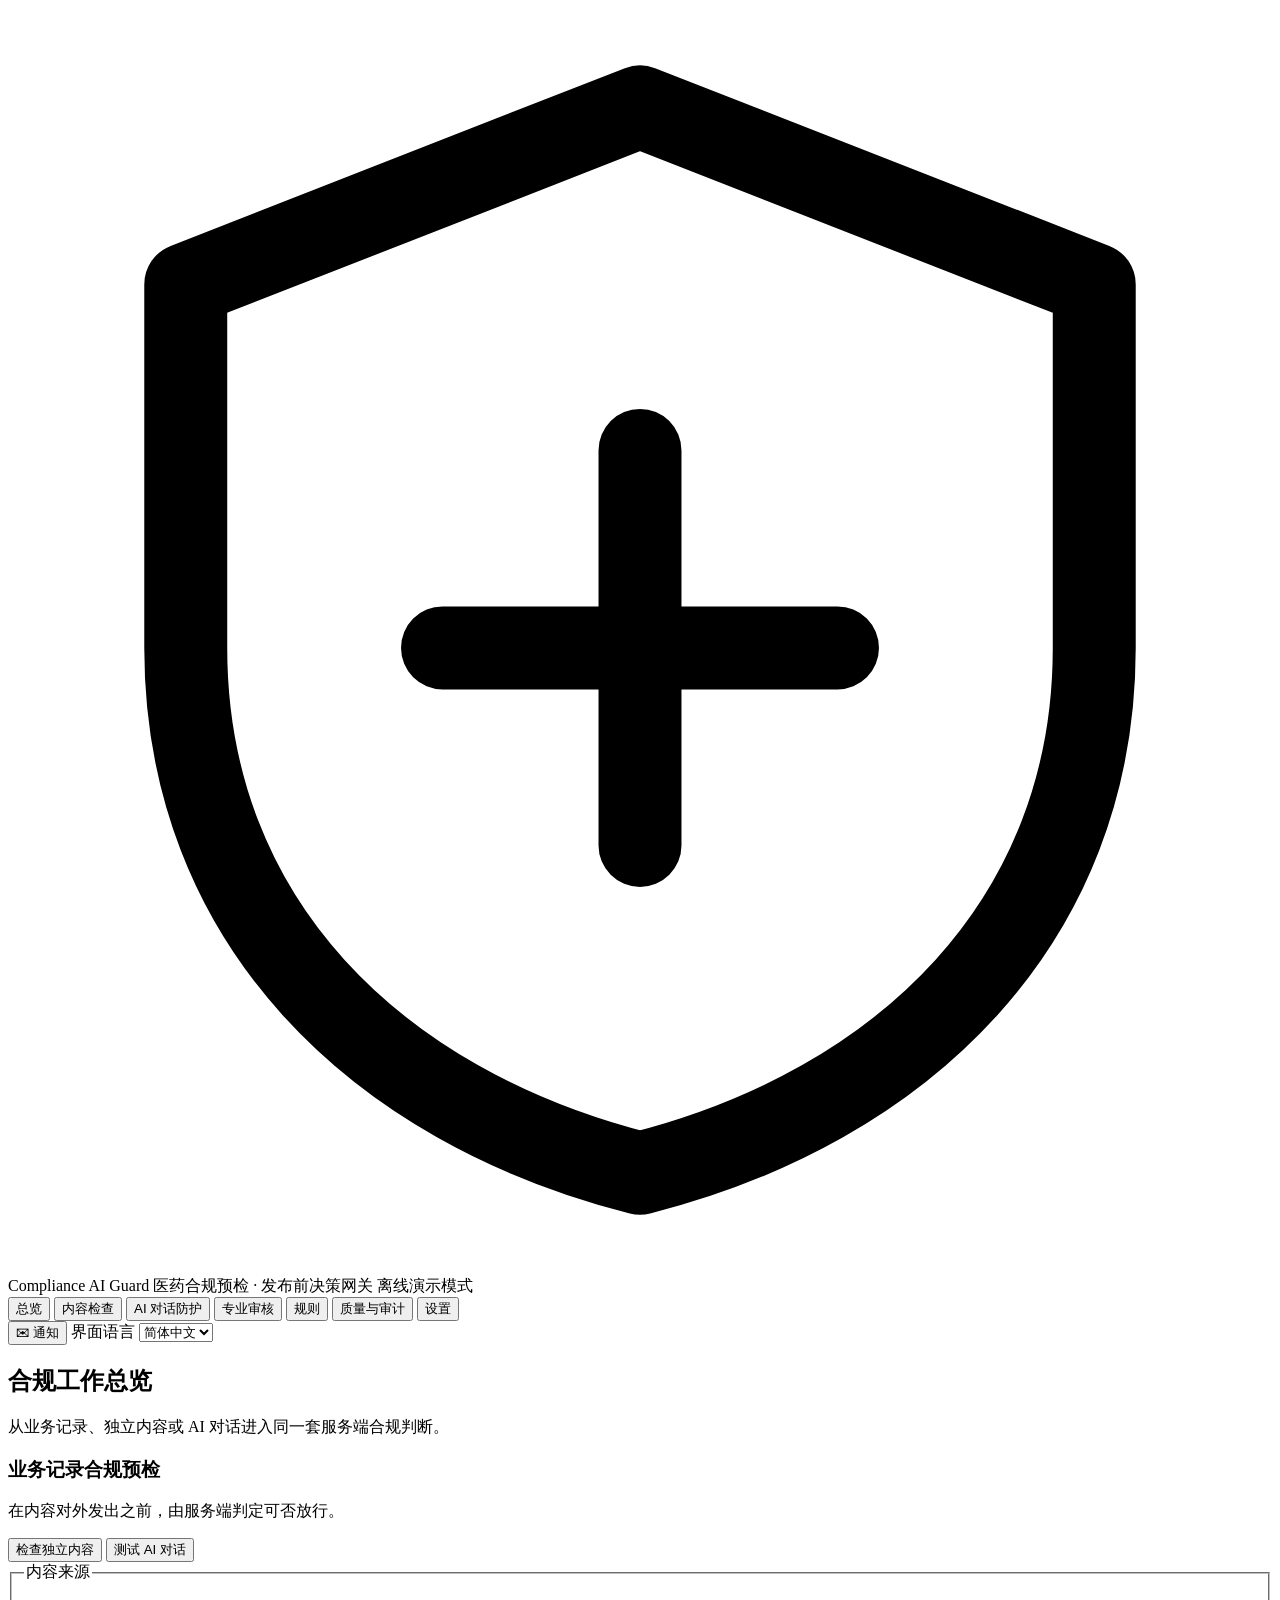
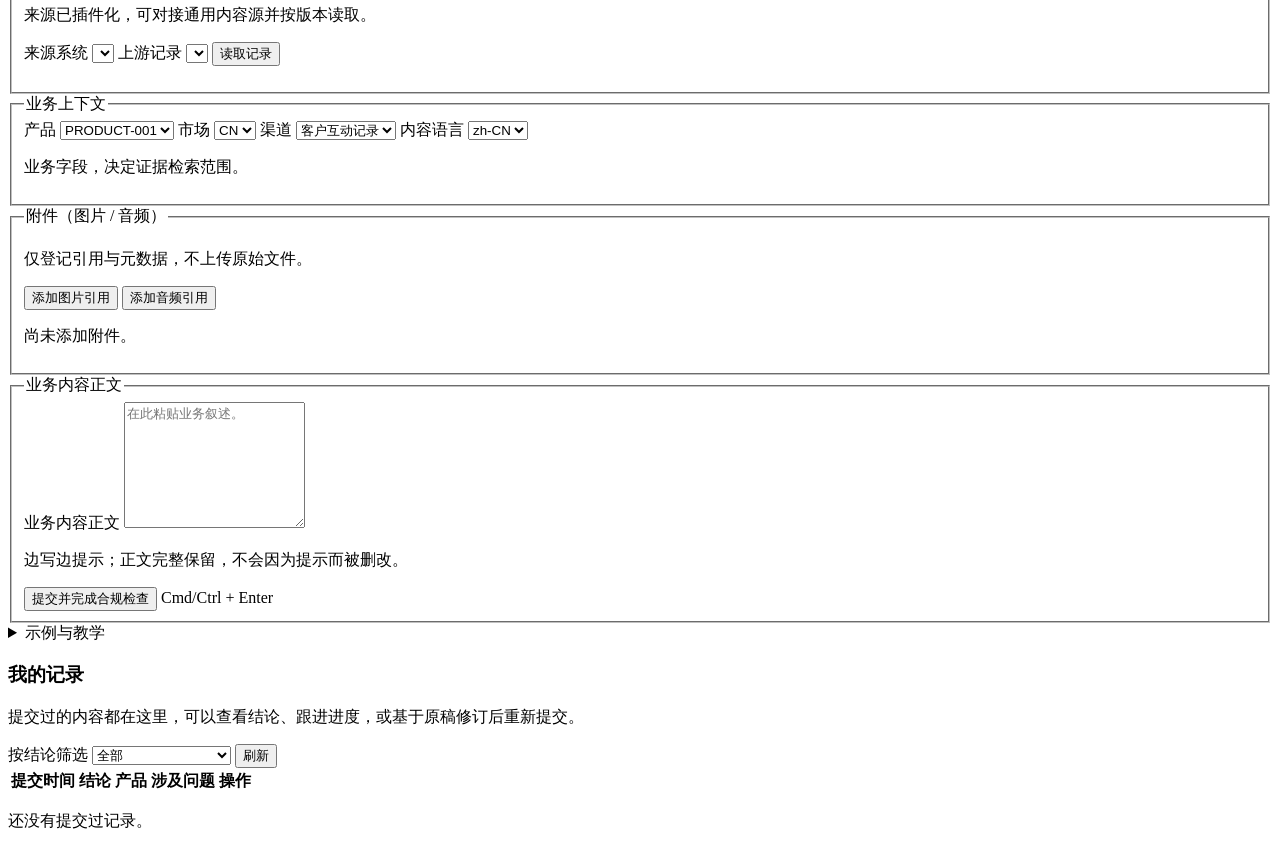
==== commit 90598425: "refactor: generalize product data and workflows" ====
--- a/src/compliance_guard/web/index.html
+++ b/src/compliance_guard/web/index.html
@@ -71,7 +71,7 @@
           <span class="demo-flag" data-i18n="header.demoOnly">仅演示模式</span>
         </span>
         <select id="role" name="x-demo-role" autocomplete="off">
-          <option value="field_rep" data-i18n="role.field_rep">医药代表</option>
+          <option value="author" data-i18n="role.author">内容作者</option>
           <option value="reviewer" data-i18n="role.reviewer">审核人</option>
           <option value="auditor" data-i18n="role.auditor">内部审计</option>
           <option value="architect" data-i18n="role.architect">架构师</option>
@@ -158,7 +158,7 @@
       <form id="check-form" class="check-form">
         <fieldset class="panel panel-source">
           <legend data-i18n="rep.sourceSection">内容来源</legend>
-          <p class="hint" data-i18n="rep.connectorHint">来源已插件化，可对接 Veeva CRM / Vault。</p>
+          <p class="hint" data-i18n="rep.connectorHint">来源已插件化，可对接通用内容源并按版本读取。</p>
           <div class="source-grid">
             <label class="fld" for="src-connector">
               <span class="fld-label" data-i18n="rep.connector">来源系统</span>
@@ -192,8 +192,8 @@
             <label class="fld" for="ctx-channel">
               <span class="fld-label" data-i18n="rep.channel">渠道</span>
               <select id="ctx-channel" name="channel">
-                <option value="call_report" data-i18n="channel.call_report">拜访记录</option>
-                <option value="med_comms" data-i18n="channel.med_comms">医学沟通</option>
+                <option value="customer_interaction_note" data-i18n="channel.customer_interaction_note">客户互动记录</option>
+                <option value="medical_information_request" data-i18n="channel.medical_information_request">医疗信息请求</option>
               </select>
             </label>
             <label class="fld" for="ctx-language">
@@ -220,7 +220,7 @@
           <p class="muted small" id="attach-empty" data-i18n="rep.attachEmpty">尚未添加附件。</p>
         </fieldset>
         <fieldset class="panel panel-narrative">
-          <legend data-i18n="rep.narrativeSection">拜访记录正文</legend>
+          <legend data-i18n="rep.narrativeSection">业务内容正文</legend>
 
           <!-- Draft recovery. Offered, never applied automatically: silently
                replacing what is on screen is its own kind of data loss. -->
@@ -236,7 +236,7 @@
           </div>
 
           <label class="fld fld-block" for="content">
-            <span class="fld-label" data-i18n="rep.contentLabel">拜访记录正文</span>
+            <span class="fld-label" data-i18n="rep.contentLabel">业务内容正文</span>
             <textarea id="content" name="content" rows="8" required
               aria-describedby="content-help content-error live-hints"
               data-i18n-placeholder="rep.contentPlaceholder"
@@ -407,8 +407,8 @@
           </div>
           <p class="hint" data-i18n="pv.scopeNote">本模块为演示用辅助判断。</p>
         </section>
-        <!-- Machine codes live here: an auditor needs the exact rule ids, a
-             representative should not have to decode S1 to know what to do. -->
+        <!-- Machine codes live here: an auditor needs the exact rule ids, an
+             author should not have to decode S1 to know what to do. -->
         <details class="disclosure" id="tech-details">
           <summary><span data-i18n="result.technical">技术详情（供审计核对）</span></summary>
           <div class="tech-grid" id="tech-grid"></div>
@@ -807,7 +807,7 @@
       <ol class="onboarding-list">
         <li>
           <strong data-i18n="onboarding.whatTitle">这个工具做什么</strong>
-          <p data-i18n="onboarding.whatBody">在拜访记录对外发出之前先检查一遍：涉及不良事件、个人信息、超说明书表述或合规红线时给出提示。原文完整保留，不会被删改。</p>
+          <p data-i18n="onboarding.whatBody">在业务内容对外发出之前先检查一遍：涉及不良事件、个人信息、超说明书表述或合规红线时给出提示。原文完整保留，不会被删改。</p>
         </li>
         <li>
           <strong data-i18n="onboarding.roleTitle">你的角色能做什么</strong>
